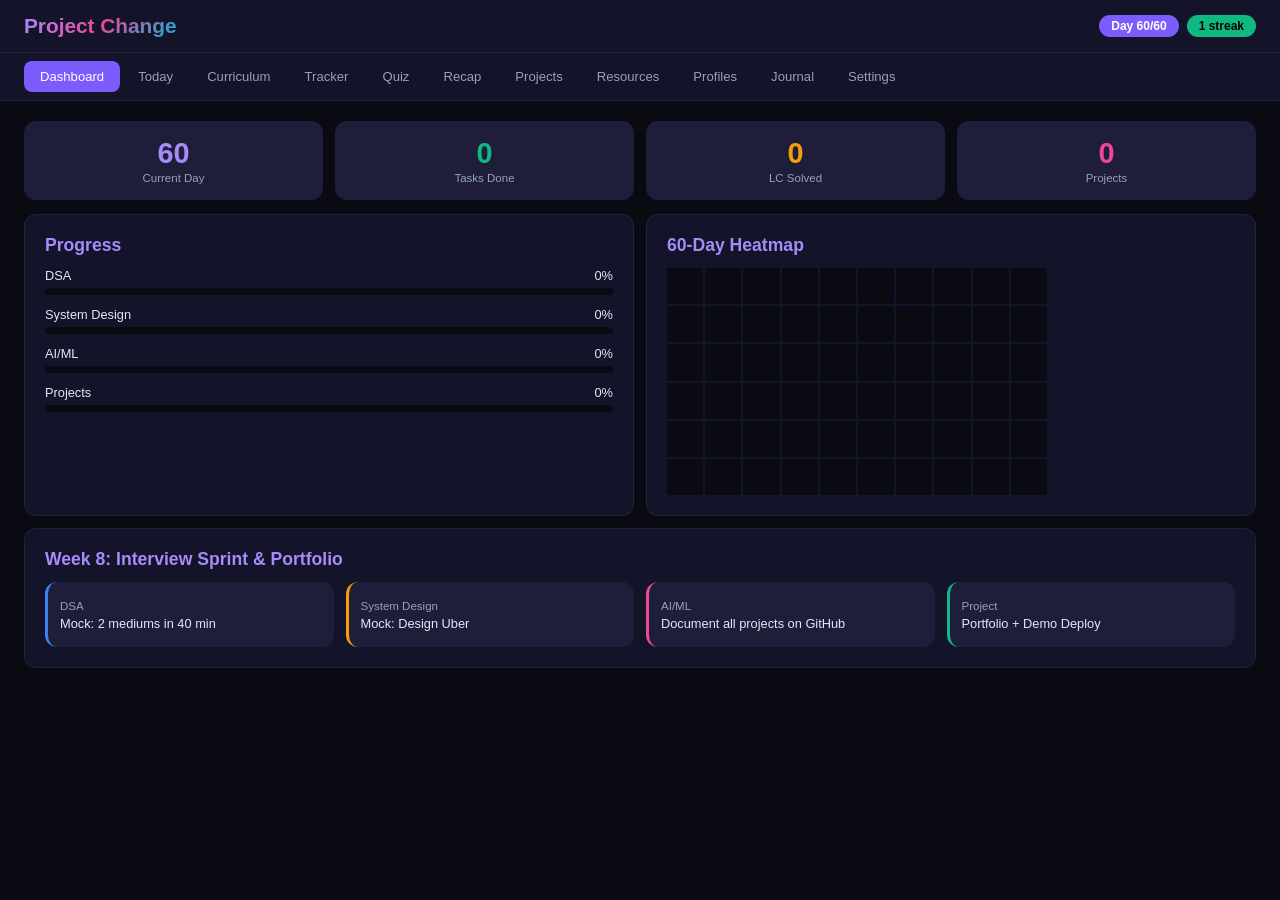
==== index.html @ a537c3c7 "Add project change tracker" ====
<!DOCTYPE html>
<html lang="en">
<head>
<meta charset="UTF-8">
<meta name="viewport" content="width=device-width, initial-scale=1.0">
<title>Project Change | 60-Day Transformation Tracker</title>
<link rel="icon" href="data:image/svg+xml,<svg xmlns=%22http://www.w3.org/2000/svg%22 viewBox=%220 0 100 100%22><text y=%22.9em%22 font-size=%2290%22>🚀</text></svg>">
<style>
*{margin:0;padding:0;box-sizing:border-box}
:root{--bg:#0a0a12;--bg2:#13132a;--bg3:#1e1e3a;--accent:#7c5cfc;--accent2:#a78bfa;--green:#10b981;--yellow:#f59e0b;--red:#ef4444;--blue:#3b82f6;--pink:#ec4899;--cyan:#06b6d4;--text:#e2e8f0;--text2:#94a3b8;--text3:#64748b;--border:rgba(255,255,255,0.06);--r:12px}
body{font-family:-apple-system,BlinkMacSystemFont,'Segoe UI',Roboto,sans-serif;background:var(--bg);color:var(--text);min-height:100vh}
a{color:var(--accent2);text-decoration:none}a:hover{text-decoration:underline}
::-webkit-scrollbar{width:5px}::-webkit-scrollbar-thumb{background:var(--bg3);border-radius:4px}
button,input,select,textarea{font-family:inherit}

.header{background:var(--bg2);padding:14px 24px;display:flex;align-items:center;justify-content:space-between;border-bottom:1px solid var(--border);position:sticky;top:0;z-index:100}
.logo{font-size:1.3rem;font-weight:800;background:linear-gradient(135deg,var(--accent2),var(--pink),var(--cyan));-webkit-background-clip:text;-webkit-text-fill-color:transparent;background-clip:text}
.badges{display:flex;gap:8px}.badge{padding:4px 12px;border-radius:16px;font-weight:700;font-size:.75rem}
.b-day{background:var(--accent);color:#fff}.b-str{background:var(--green);color:#000}

.nav{display:flex;gap:2px;padding:8px 24px;background:var(--bg2);border-bottom:1px solid var(--border);overflow-x:auto}
.nav button{padding:8px 16px;border:none;background:none;color:var(--text2);cursor:pointer;border-radius:8px;font-size:.82rem;white-space:nowrap;transition:all .15s}
.nav button:hover{background:var(--bg3);color:var(--text)}
.nav button.on{background:var(--accent);color:#fff}

.wrap{max-width:1340px;margin:0 auto;padding:20px 24px 60px}

.card{background:var(--bg2);border-radius:var(--r);padding:20px;margin-bottom:12px;border:1px solid var(--border)}
.ct{font-size:1.1rem;font-weight:700;margin-bottom:12px;color:var(--accent2)}

.g2{display:grid;grid-template-columns:1fr 1fr;gap:12px}
.g3{display:grid;grid-template-columns:1fr 1fr 1fr;gap:12px}
.g4{display:grid;grid-template-columns:repeat(4,1fr);gap:12px}
@media(max-width:800px){.g2,.g3,.g4{grid-template-columns:1fr}}

.stat{background:var(--bg3);border-radius:var(--r);padding:16px;text-align:center}
.stat .v{font-size:1.8rem;font-weight:800}.stat .l{font-size:.72rem;color:var(--text2);margin-top:2px}

.pbar{background:var(--bg);border-radius:6px;height:7px;overflow:hidden;margin-top:5px}
.pfill{height:100%;border-radius:6px;transition:width .3s}

.sched{display:flex;gap:12px;padding:11px 13px;border-radius:8px;margin-bottom:6px;align-items:flex-start;border-left:3px solid var(--accent);background:rgba(124,92,252,.03)}
.sched .tm{font-size:.8rem;color:var(--accent2);font-weight:700;min-width:100px;padding-top:1px}
.sched .dt h4{font-size:.88rem;margin-bottom:2px}.sched .dt p{font-size:.78rem;color:var(--text2)}

.wtabs{display:flex;gap:4px;margin-bottom:12px;flex-wrap:wrap}
.wtab{padding:6px 13px;border:1px solid var(--bg3);background:none;color:var(--text2);border-radius:7px;cursor:pointer;font-size:.8rem;transition:all .15s}
.wtab:hover{border-color:var(--accent)}.wtab.on{background:var(--accent);border-color:var(--accent);color:#fff}

.ti{display:flex;align-items:center;gap:10px;padding:10px 12px;background:var(--bg);border-radius:7px;margin-bottom:4px;cursor:pointer;transition:background .12s;border:1px solid transparent}
.ti:hover{background:var(--bg3);border-color:var(--border)}
.ti input[type=checkbox]{width:16px;height:16px;accent-color:var(--green);cursor:pointer;flex-shrink:0}
.ti .tn{flex:1;font-size:.85rem}.ti .tt{font-size:.66rem;padding:2px 6px;border-radius:3px;font-weight:700}
.te{background:rgba(16,185,129,.12);color:var(--green)}.tm2{background:rgba(245,158,11,.12);color:var(--yellow)}
.th{background:rgba(239,68,68,.12);color:var(--red)}.tth{background:rgba(59,130,246,.12);color:var(--blue)}
.tp{background:rgba(124,92,252,.12);color:var(--accent2)}

.ri{display:flex;align-items:center;gap:10px;padding:10px 12px;background:var(--bg);border-radius:7px;margin-bottom:4px}
.ri .ic{font-size:1.1rem;flex-shrink:0}.ri .inf{flex:1}.ri .tl{font-size:.85rem}.ri .ds{font-size:.72rem;color:var(--text2)}

.qc{background:var(--bg);border-radius:var(--r);padding:18px;margin-bottom:12px}
.qc .qq{font-size:.92rem;margin-bottom:12px;font-weight:600;line-height:1.4}
.qo{display:block;width:100%;text-align:left;padding:10px 13px;margin-bottom:5px;background:var(--bg2);border:1px solid var(--bg3);border-radius:7px;cursor:pointer;transition:all .12s;font-size:.84rem;color:var(--text)}
.qo:hover{border-color:var(--accent)}.qo.sel{border-color:var(--accent);background:rgba(124,92,252,.1)}
.qo.ok{border-color:var(--green);background:rgba(16,185,129,.1)}.qo.no{border-color:var(--red);background:rgba(239,68,68,.1)}

.pb{background:linear-gradient(135deg,rgba(124,92,252,.07),rgba(236,72,153,.07));border:1px solid rgba(124,92,252,.2);border-radius:var(--r);padding:16px;margin-top:10px}
.pb h4{color:var(--accent2);margin-bottom:5px;font-size:.85rem}
.pb pre{background:var(--bg);padding:10px;border-radius:7px;font-size:.76rem;overflow-x:auto;color:var(--text2);white-space:pre-wrap;line-height:1.4;position:relative}
.cpb{position:absolute;top:5px;right:5px;background:var(--bg3);border:none;color:var(--text2);padding:3px 9px;border-radius:4px;cursor:pointer;font-size:.7rem}
.cpb:hover{background:var(--accent);color:#fff}

.rc{background:var(--bg3);border-radius:var(--r);padding:16px;margin-bottom:8px;border-left:3px solid var(--accent)}
.rc h4{color:var(--accent2);margin-bottom:6px;font-size:.88rem}
.rc ul{list-style:none}.rc li{padding:4px 0;font-size:.82rem;color:var(--text2);border-bottom:1px solid rgba(255,255,255,.02)}

.pc{display:flex;align-items:center;gap:12px;padding:12px;background:var(--bg);border-radius:var(--r);text-decoration:none;color:var(--text);transition:background .12s}
.pc:hover{background:var(--bg3);text-decoration:none}
.pc .av{width:40px;height:40px;border-radius:50%;display:flex;align-items:center;justify-content:center;font-size:1.1rem;font-weight:700;flex-shrink:0}

.hm{display:grid;grid-template-columns:repeat(10,1fr);gap:2px;max-width:380px}
.hc{aspect-ratio:1;border-radius:2px;background:var(--bg)}.h1{background:rgba(16,185,129,.2)}.h2{background:rgba(16,185,129,.4)}.h3{background:rgba(16,185,129,.6)}.h4{background:rgba(16,185,129,.85)}

.ja{width:100%;min-height:100px;background:var(--bg);border:1px solid var(--bg3);border-radius:7px;padding:12px;color:var(--text);font-size:.85rem;resize:vertical;line-height:1.4}
.ja:focus{outline:none;border-color:var(--accent)}

.btn{padding:8px 16px;border:none;border-radius:7px;cursor:pointer;font-size:.82rem;font-weight:600;transition:all .12s}
.bp{background:var(--accent);color:#fff}.bp:hover{background:var(--accent2)}
.bg{background:var(--green);color:#000}.bo{background:none;border:1px solid var(--bg3);color:var(--text2)}.bo:hover{border-color:var(--accent);color:var(--accent2)}
.bs{padding:5px 11px;font-size:.76rem}

.inp{padding:8px 12px;background:var(--bg);border:1px solid var(--bg3);border-radius:7px;color:var(--text);font-size:.83rem}
.inp:focus{outline:none;border-color:var(--accent)}

.toast{position:fixed;bottom:20px;right:20px;background:var(--green);color:#000;padding:9px 20px;border-radius:7px;font-weight:700;font-size:.82rem;z-index:999;transform:translateY(70px);opacity:0;transition:all .2s;pointer-events:none}
.toast.vis{transform:translateY(0);opacity:1}
</style>
</head>
<body>

<header class="header">
  <div class="logo">Project Change</div>
  <div class="badges">
    <span class="badge b-day" id="bDay">Day 1/60</span>
    <span class="badge b-str" id="bStr">0 streak</span>
  </div>
</header>

<nav class="nav" id="nav"></nav>
<main class="wrap" id="main"></main>
<div class="toast" id="toast"></div>

<script>
(function() {
  "use strict";

  var KEY = "pc_v3";
  var DEF = {startDate:"2026-05-07",done:{},daily:{},lc:[],recap:[],journals:{},projects:[],custom:{},stats:{lc:0,gh:0,hf:0},streak:0,last:null,heat:{}};
  var D;
  try { D = JSON.parse(localStorage.getItem(KEY)); if(!D) throw 0; D = Object.assign({}, DEF, D); }
  catch(e) { D = Object.assign({}, DEF); }
  function save() { localStorage.setItem(KEY, JSON.stringify(D)); }

  function $(id) { return document.getElementById(id); }
  function today() { return new Date().toISOString().split("T")[0]; }
  function dayNum() { var s = new Date(D.startDate+"T00:00:00"), n = new Date(); return Math.max(1, Math.min(60, Math.floor((n-s)/864e5)+1)); }
  function weekNum() { return Math.min(8, Math.ceil(dayNum()/7.5)); }
  function toast(m) { var t = $("toast"); t.textContent = m; t.classList.add("vis"); setTimeout(function(){t.classList.remove("vis")}, 2000); }
  function recAct() { var k = today(); D.heat[k] = (D.heat[k]||0)+1; save(); }
  function pct(a,b) { return b ? Math.round(a/b*100) : 0; }
  function tc(tag) { return tag==="easy"?"te":tag==="medium"?"tm2":tag==="hard"?"th":tag==="theory"?"tth":"tp"; }
  function esc(s) { return s.replace(/</g,"&lt;").replace(/>/g,"&gt;"); }

  var CUR = [
    {w:1,t:"Foundation: Arrays, Strings & ML Setup",dsa:["Two Sum, Valid Anagram, Contains Duplicate|easy","Best Time to Buy & Sell Stock|easy","Two Pointers: Valid Palindrome, 3Sum|medium","Sliding Window: Max Subarray, Min Window Substring|medium","HashMap: Group Anagrams, Top K Frequent|medium"],sd:["Scalability: vertical vs horizontal|theory","Load balancing strategies|theory","Caching: Redis, Memcached, invalidation|theory","Database: SQL vs NoSQL trade-offs|theory"],ai:["Setup: Python ML env, HuggingFace, keys|project","Transformers: pipelines, tokenizers|theory","Inference with Llama, Mistral|project","Prompt engineering with Claude API|theory"],pj:{n:"FastAPI Learning Tracker API",d:"Backend with FastAPI + SQLite",tk:"Python, FastAPI, Pydantic, SQLite"}},
    {w:2,t:"Stack, Queue, Linked Lists & API Design",dsa:["Stack: Valid Parentheses, Min Stack|medium","Queue using Stacks|easy","LinkedList: Reverse, Merge, Cycle|medium","LinkedList: Remove Nth, Reorder|medium","Largest Rectangle in Histogram|hard"],sd:["REST API design best practices|theory","Design URL Shortener|medium","Rate Limiting: token bucket|theory","CDN and DNS fundamentals|theory"],ai:["Embeddings: sentence-transformers|theory","Vector DBs: ChromaDB, FAISS|project","RAG fundamentals|theory","Build RAG with open-source LLM|project"],pj:{n:"RAG-Powered Doc Q&A",d:"Document Q&A with OS embeddings + LLM",tk:"Python, FastAPI, ChromaDB, HuggingFace"}},
    {w:3,t:"Trees, Graphs & Distributed Systems",dsa:["Binary Tree traversals|easy","BST: Validate, Kth Smallest, LCA|medium","Tree: Max Depth, Same Tree|easy","Graph: BFS, DFS, Islands|medium","Graph: Clone, Course Schedule|medium"],sd:["Consistent hashing|theory","Design Notification System|medium","Kafka, RabbitMQ patterns|theory","Microservices vs Monolith|theory"],ai:["Fine-tuning: LoRA, QLoRA|project","Dataset prep for fine-tuning|theory","Eval: perplexity, BLEU, ROUGE|theory","Deploy on HuggingFace Spaces|project"],pj:{n:"AI Code Review Bot",d:"GitHub code review with fine-tuned model",tk:"Python, FastAPI, GitHub API, LoRA"}},
    {w:4,t:"Binary Search, Heaps & Search Systems",dsa:["Search Rotated Array, Find Min|medium","Koko Bananas, Search 2D Matrix|medium","Heap: Kth Largest, Task Scheduler|medium","Merge K Lists, Find Median|hard","Trie: Implement, Word Search II|medium"],sd:["Design Search Engine|medium","Design Chat System|medium","DB indexing, B-trees, LSM|theory","Replication patterns|theory"],ai:["LLM Agents: tool use, ReAct|theory","Agent with LangChain + OS LLM|project","Multi-modal: vision + language|theory","Claude tool use deep dive|project"],pj:{n:"AI Research Agent",d:"Agent that searches and summarizes papers",tk:"Python, LangChain, HuggingFace, Claude API"}},
    {w:5,t:"Dynamic Programming & Data Pipelines",dsa:["1D DP: Stairs, Robber, Coin Change|medium","1D DP: LIS, Word Break|medium","2D DP: Unique Paths, LCS|medium","2D DP: Edit Distance|hard","DP: Partition Subset, Target Sum|medium"],sd:["Design Data Pipeline|medium","Design Twitter Feed|medium","Event-driven architecture|theory","CAP theorem deep dive|theory"],ai:["Quantization: GPTQ, GGUF, AWQ|theory","Run models locally (Ollama)|project","Serving: vLLM, TGI|theory","Build serving API with batching|project"],pj:{n:"Real-time ML Pipeline",d:"Streaming pipeline with quantized inference",tk:"Python, FastAPI, Redis, Ollama, Docker"}},
    {w:6,t:"Backtracking, Greedy & MLOps",dsa:["Subsets, Permutations, Combo Sum|medium","N-Queens, Sudoku Solver|hard","Greedy: Jump Game, Gas Station|medium","Intervals: Merge, Insert|medium","Bit manipulation basics|easy"],sd:["Design E-commerce System|hard","Design Video Streaming|hard","2PC, Saga pattern|theory","Observability: logs, metrics, traces|theory"],ai:["MLOps: MLflow, W&B|project","CI/CD for ML models|theory","Model monitoring, drift|theory","Publish on HuggingFace Hub|project"],pj:{n:"Full MLOps Pipeline",d:"E2E ML with tracking and deployment",tk:"Python, MLflow, Docker, HuggingFace, GH Actions"}},
    {w:7,t:"Advanced Graphs & AI Agents",dsa:["Dijkstra, Bellman-Ford|hard","Union Find: Redundant, Accounts|medium","LRU Cache, LFU Cache|hard","Segment Tree basics|hard","3 LC contests this week|hard"],sd:["Design Google Docs (CRDT)|hard","Design Job Scheduler|hard","Raft consensus|theory","JPMC-scale design patterns|theory"],ai:["Multi-agent systems|theory","Build multi-agent assistant|project","Structured output generation|project","Safety: guardrails, filtering|theory"],pj:{n:"Multi-Agent Dev Assistant",d:"Agents that plan, code, and review",tk:"Python, Claude Agent SDK, HuggingFace"}},
    {w:8,t:"Interview Sprint & Portfolio",dsa:["Mock: 2 mediums in 40 min|hard","Mock: 1 hard in 30 min|hard","Revisit weak areas|medium","Speed: 5 easy in 25 min|easy","Mock: SysDesign + Code combo|hard"],sd:["Mock: Design YouTube|hard","Mock: Design Uber|hard","STAR behavioral prep|theory","JPMC to MAANG narrative|theory"],ai:["Document all projects on GitHub|project","Write technical blog posts|project","Deploy best project live|project","ML system design prep|theory"],pj:{n:"Portfolio + Demo Deploy",d:"Launch portfolio with live demos",tk:"Next.js, Vercel, GitHub, HuggingFace"}}
  ];

  var QZ = {
    dsa:[{q:"Time complexity of binary search?",o:["O(n)","O(log n)","O(n log n)","O(1)"],a:1},{q:"Which uses LIFO?",o:["Queue","Stack","Array","LinkedList"],a:1},{q:"Two pointers best for:",o:["Sorting","Searching","Pairs in sorted arrays","Trees"],a:2},{q:"Space of merge sort?",o:["O(1)","O(log n)","O(n)","O(n log n)"],a:2},{q:"BST sorted traversal?",o:["Preorder","Postorder","Inorder","Level"],a:2},{q:"Sliding window for:",o:["Graphs","Contiguous subarrays","Trees","Sorting"],a:1},{q:"Topological sort on:",o:["Undirected","DAGs only","Any graph","Trees"],a:1},{q:"DP requires:",o:["Greedy choice","Overlapping subproblems + optimal substructure","Sorting","Balanced BST"],a:1},{q:"HashMap avg insert?",o:["O(n)","O(log n)","O(1)","O(n^2)"],a:2},{q:"Kadane's finds:",o:["Shortest path","Max subarray sum","MST","Longest palindrome"],a:1}],
    sd:[{q:"Consistent hashing for:",o:["SQL","Minimal redistribution","Auth","Caching"],a:1},{q:"CAP guarantees:",o:["All three","Any two","Only one","None"],a:1},{q:"Write-heavy storage?",o:["B-Tree","LSM Tree","Hash Table","RB Tree"],a:1},{q:"Token bucket allows:",o:["Bursts","Smooth rate","Neither","Both"],a:0},{q:"Saga pattern for:",o:["Caching","Distributed txns","Load balancing","DNS"],a:1},{q:"Fan-out on write:",o:["Read from followers","Push at write time","Pull at read","Invalidate"],a:1},{q:"CRDT means:",o:["Centralized Replicated","Conflict-free Replicated Data Type","Cached Remote","Consistent Read"],a:1},{q:"NOT microservice pattern?",o:["REST","gRPC","Event bus","Stored procedure"],a:3}],
    ai:[{q:"LoRA works by:",o:["Retrain all","Low-rank matrices","Pruning","Distillation"],a:1},{q:"RAG stands for:",o:["Random Augmented","Retrieval-Augmented Generation","Recursive Auto","Ranked Attention"],a:1},{q:"Vector database?",o:["PostgreSQL","MongoDB","ChromaDB","Redis"],a:2},{q:"Quantization uses:",o:["Remove layers","Lower precision (FP16/INT8)","Zip","Distillation"],a:1},{q:"ReAct combines:",o:["Reading+Acting","Reasoning+Acting","Retrieval+Cache","Reranking"],a:1},{q:"vLLM for:",o:["Training","Efficient serving","Labeling","Eval"],a:1},{q:"Sentence transformers make:",o:["Token embeds","Sentence embeddings","Attention maps","Trees"],a:1},{q:"GGUF used by:",o:["PyTorch","TensorFlow","llama.cpp","JAX"],a:2}],
    python:[{q:"yield creates:",o:["Return","Generator","Exception","Import"],a:1},{q:"FastAPI DI:",o:["Decorators","Depends()","Middleware","Context mgr"],a:1},{q:"Pydantic v2 in:",o:["Python","C","Rust","Go"],a:2},{q:"async uses:",o:["Threading","Multiprocessing","asyncio event loop","Subprocesses"],a:2},{q:"Optional string?",o:["str|None","Optional[str]","Both valid","str?"],a:2},{q:"NOT Python test?",o:["pytest","unittest","nose2","JUnit"],a:3},{q:"@property makes:",o:["Static","Attribute-like","Private","Abstract"],a:1},{q:"GIL means:",o:["Global Import Lock","Interface Layer","Global Interpreter Lock","Instance Loader"],a:2}]
  };

  var TABS = ["Dashboard","Today","Curriculum","Tracker","Quiz","Recap","Projects","Resources","Profiles","Journal","Settings"];
  var activeTab = 0;
  var cWeek = 0;
  var qAns = {};
  var qCor = [];

  function buildNav() {
    var nav = $("nav");
    var html = "";
    for (var i = 0; i < TABS.length; i++) {
      html += '<button class="' + (i === 0 ? "on" : "") + '" data-i="' + i + '">' + TABS[i] + '</button>';
    }
    nav.innerHTML = html;
    var btns = nav.querySelectorAll("button");
    for (var j = 0; j < btns.length; j++) {
      btns[j].addEventListener("click", (function(idx) {
        return function() {
          var all = document.querySelectorAll("#nav button");
          for (var k = 0; k < all.length; k++) all[k].className = "";
          all[idx].className = "on";
          activeTab = idx;
          render();
        };
      })(j));
    }
  }

  function updateStreak() {
    var td = today();
    if (D.last === td) { $("bStr").textContent = D.streak + " streak"; return; }
    var yd = new Date(Date.now() - 864e5).toISOString().split("T")[0];
    D.streak = (D.last === yd) ? (D.streak || 0) + 1 : 1;
    D.last = td;
    save();
    $("bStr").textContent = D.streak + " streak";
  }

  function render() {
    var m = $("main");
    $("bDay").textContent = "Day " + dayNum() + "/60";
    var html = "";
    switch (activeTab) {
      case 0: html = pgDash(); break;
      case 1: html = pgToday(); break;
      case 2: html = pgCurr(); break;
      case 3: html = pgTracker(); break;
      case 4: html = pgQuiz(); break;
      case 5: html = pgRecap(); break;
      case 6: html = pgProjects(); break;
      case 7: html = pgResources(); break;
      case 8: html = pgProfiles(); break;
      case 9: html = pgJournal(); break;
      case 10: html = pgSettings(); break;
    }
    m.innerHTML = html;
    switch (activeTab) {
      case 2: bindCurr(); break;
      case 3: bindTracker(); break;
      case 4: bindQuiz(); break;
      case 5: bindRecap(); break;
      case 6: bindProjects(); break;
      case 8: bindProfiles(); break;
      case 9: bindJournal(); break;
      case 10: bindSettings(); break;
    }
  }

  function pgDash() {
    var day = dayNum(), wk = weekNum(), cw = CUR[wk - 1];
    var dsaT=0,dsaD=0,sdT=0,sdD=0,aiT=0,aiD=0,pjD=0;
    CUR.forEach(function(w, i) {
      dsaT += w.dsa.length; sdT += w.sd.length; aiT += w.ai.length;
      w.dsa.forEach(function(_, j) { if (D.done["w"+i+"d"+j]) dsaD++; });
      w.sd.forEach(function(_, j) { if (D.done["w"+i+"s"+j]) sdD++; });
      w.ai.forEach(function(_, j) { if (D.done["w"+i+"a"+j]) aiD++; });
      if (D.done["p"+i]) pjD++;
    });
    var totalDone = dsaD + sdD + aiD + pjD;
    var h = '<div class="g4" style="margin-bottom:14px">';
    h += '<div class="stat"><div class="v" style="color:var(--accent2)">' + day + '</div><div class="l">Current Day</div></div>';
    h += '<div class="stat"><div class="v" style="color:var(--green)">' + totalDone + '</div><div class="l">Tasks Done</div></div>';
    h += '<div class="stat"><div class="v" style="color:var(--yellow)">' + D.lc.length + '</div><div class="l">LC Solved</div></div>';
    h += '<div class="stat"><div class="v" style="color:var(--pink)">' + pjD + '</div><div class="l">Projects</div></div>';
    h += '</div><div class="g2">';
    h += '<div class="card"><div class="ct">Progress</div>';
    var tracks = [["DSA", dsaD, dsaT, "--blue"], ["System Design", sdD, sdT, "--yellow"], ["AI/ML", aiD, aiT, "--pink"], ["Projects", pjD, 8, "--green"]];
    tracks.forEach(function(r) { var p = pct(r[1], r[2]); h += '<div style="margin-bottom:12px"><div style="display:flex;justify-content:space-between;font-size:.8rem"><span>' + r[0] + '</span><span>' + p + '%</span></div><div class="pbar"><div class="pfill" style="width:' + p + '%;background:var(' + r[3] + ')"></div></div></div>'; });
    h += '</div>';
    h += '<div class="card"><div class="ct">60-Day Heatmap</div><div class="hm">';
    var s = new Date(D.startDate + "T00:00:00");
    for (var i = 0; i < 60; i++) { var dd = new Date(s.getTime() + i * 864e5).toISOString().split("T")[0]; var lv = Math.min(4, D.heat[dd] || 0); h += '<div class="hc' + (lv ? " h" + lv : "") + '" title="' + dd + '"></div>'; }
    h += '</div></div></div>';
    if (cw) {
      h += '<div class="card"><div class="ct">Week ' + wk + ': ' + cw.t + '</div><div class="g4">';
      h += '<div class="stat" style="border-left:3px solid var(--blue);text-align:left;padding-left:12px"><div class="l">DSA</div><div style="font-size:.8rem;margin-top:4px">' + cw.dsa[0].split("|")[0] + '</div></div>';
      h += '<div class="stat" style="border-left:3px solid var(--yellow);text-align:left;padding-left:12px"><div class="l">System Design</div><div style="font-size:.8rem;margin-top:4px">' + cw.sd[1].split("|")[0] + '</div></div>';
      h += '<div class="stat" style="border-left:3px solid var(--pink);text-align:left;padding-left:12px"><div class="l">AI/ML</div><div style="font-size:.8rem;margin-top:4px">' + cw.ai[0].split("|")[0] + '</div></div>';
      h += '<div class="stat" style="border-left:3px solid var(--green);text-align:left;padding-left:12px"><div class="l">Project</div><div style="font-size:.8rem;margin-top:4px">' + cw.pj.n + '</div></div>';
      h += '</div></div>';
    }
    return h;
  }

  function pgToday() {
    var wk = weekNum(), cw = CUR[wk-1], day = dayNum(), dw = (day-1) % 8;
    var ds = new Date().toLocaleDateString("en-US", {weekday:"long", month:"long", day:"numeric"});
    var dsa = cw ? cw.dsa[Math.min(dw, cw.dsa.length-1)].split("|")[0] : "Review";
    var sd = cw ? cw.sd[Math.min(dw, cw.sd.length-1)].split("|")[0] : "Review";
    var ai = cw ? cw.ai[Math.min(dw, cw.ai.length-1)].split("|")[0] : "Practice";
    var pj = cw ? cw.pj.n + ": " + cw.pj.d : "Portfolio";
    var h = '<div class="card"><div class="ct">Today &mdash; ' + ds + '</div><p style="font-size:.8rem;color:var(--text2);margin-bottom:14px">5:00 AM - 11:00 AM learning block</p>';
    var blocks = [["5:00-5:15","sched","Morning Recap","Review yesterday"],["5:15-6:30","sched","DSA + LeetCode",dsa],["6:30-7:30","sched","System Design",sd],["7:30-8:30","sched","AI/ML + Open Source",ai],["8:30-9:45","sched","Project Building",pj],["9:45-10:30","sched","Deep Reading","Papers, docs"],["10:30-11:00","sched","Quiz + Journal","Test and reflect"]];
    var colors = ["var(--accent2)","var(--blue)","var(--yellow)","var(--pink)","var(--green)","var(--cyan)","var(--red)"];
    blocks.forEach(function(b, i) { h += '<div class="sched" style="border-left-color:' + colors[i] + '"><div class="tm">' + b[0] + '</div><div class="dt"><h4>' + b[2] + '</h4><p>' + b[3] + '</p></div></div>'; });
    h += '</div>';
    var prompt = "Day " + day + "/60 of Project Change.\nWeek " + wk + ": " + (cw ? cw.t : "") + "\n\nSchedule:\n- DSA: " + dsa + "\n- System Design: " + sd + "\n- AI/ML: " + ai + "\n- Project: " + pj + "\n\nStack: Python+FastAPI. LC: hitman567. HF: ayushkt.\nGoal: MAANG + AI/ML in 60 days.\n\nHelp me through today. Start with DSA patterns, then let me solve. Mini-quiz after each section. Build the project together.";
    h += '<div class="pb"><h4>Claude Code Prompt for Today</h4><div style="position:relative"><pre id="tPr">' + esc(prompt) + '</pre><button class="cpb" id="tCp">Copy</button></div></div>';
    return h;
  }

  function pgCurr() {
    cWeek = weekNum() - 1;
    var h = '<div class="card"><div class="ct">8-Week Curriculum</div><div class="wtabs" id="wt">';
    CUR.forEach(function(w, i) { h += '<button class="wtab' + (i === cWeek ? " on" : "") + '" data-w="' + i + '">Wk ' + (i+1) + '</button>'; });
    h += '</div><div id="wb"></div></div>';
    return h;
  }
  function bindCurr() {
    document.querySelectorAll("#wt .wtab").forEach(function(t) {
      t.addEventListener("click", function() {
        cWeek = parseInt(t.getAttribute("data-w"));
        document.querySelectorAll("#wt .wtab").forEach(function(x) { x.classList.remove("on"); });
        t.classList.add("on");
        drawWeek();
      });
    });
    drawWeek();
    if (activeTab === 1) {
      var cp = $("tCp");
      if (cp) cp.addEventListener("click", function() { navigator.clipboard.writeText($("tPr").textContent); toast("Copied!"); });
    }
  }
  function drawWeek() {
    var w = CUR[cWeek], i = cWeek;
    var h = '<h3 style="margin:10px 0 8px;font-size:1rem">Week ' + (i+1) + ': ' + w.t + '</h3><div class="g2">';
    h += '<div><h4 style="color:var(--blue);font-size:.88rem;margin-bottom:6px">DSA + LeetCode</h4>';
    w.dsa.forEach(function(item, j) { var p = item.split("|"); h += tiHTML("w"+i+"d"+j, p[0], p[1]); });
    h += '</div><div><h4 style="color:var(--yellow);font-size:.88rem;margin-bottom:6px">System Design</h4>';
    w.sd.forEach(function(item, j) { var p = item.split("|"); h += tiHTML("w"+i+"s"+j, p[0], p[1]); });
    h += '</div></div><div class="g2" style="margin-top:12px">';
    h += '<div><h4 style="color:var(--pink);font-size:.88rem;margin-bottom:6px">AI/ML + Open Source</h4>';
    w.ai.forEach(function(item, j) { var p = item.split("|"); h += tiHTML("w"+i+"a"+j, p[0], p[1]); });
    h += '</div><div><h4 style="color:var(--green);font-size:.88rem;margin-bottom:6px">Weekly Project</h4>';
    h += tiHTML("p"+i, w.pj.n + " - " + w.pj.d, "project");
    h += '<div style="font-size:.75rem;color:var(--accent2);padding:4px 12px">' + w.pj.tk + '</div>';
    h += '</div></div>';
    $("wb").innerHTML = h;
    document.querySelectorAll("#wb .ti").forEach(function(el) {
      el.addEventListener("click", function() {
        var k = el.getAttribute("data-k");
        D.done[k] = !D.done[k];
        if (D.done[k]) recAct();
        save();
        drawWeek();
        toast(D.done[k] ? "Done!" : "Unchecked");
      });
    });
  }
  function tiHTML(key, name, tag) {
    return '<div class="ti" data-k="' + key + '"><input type="checkbox"' + (D.done[key] ? " checked" : "") + ' tabindex="-1"><span class="tn">' + name + '</span><span class="tt ' + tc(tag) + '">' + tag + '</span></div>';
  }

  function pgTracker() {
    var td = today();
    if (!D.daily[td]) D.daily[td] = {};
    var blocks = ["Recap 15m","DSA 75m","SysDesign 60m","AI/ML 60m","Project 75m","Reading 45m","Quiz 30m"];
    var h = '<div class="card"><div class="ct">Daily Tracker</div>';
    blocks.forEach(function(b, i) { var ch = D.daily[td]["b"+i] ? " checked" : ""; h += '<div class="ti" data-bi="' + i + '"><input type="checkbox"' + ch + ' tabindex="-1"><span class="tn">' + b + '</span></div>'; });
    var ct = D.custom[td] || [];
    ct.forEach(function(t, i) { h += '<div class="ti" data-ci="' + i + '"><input type="checkbox"' + (t.d ? " checked" : "") + ' tabindex="-1"><span class="tn">' + esc(t.l) + '</span></div>'; });
    h += '<div style="margin-top:12px;display:flex;gap:6px"><input class="inp" id="ctI" placeholder="Add task..." style="flex:1"><button class="btn bp bs" id="ctA">Add</button></div></div>';
    h += '<div class="card"><div class="ct">LeetCode Log</div>';
    h += '<div style="display:flex;gap:6px;margin-bottom:12px;flex-wrap:wrap"><input class="inp" id="lcN" placeholder="Problem" style="flex:1;min-width:120px"><select class="inp" id="lcD"><option value="easy">Easy</option><option value="medium" selected>Medium</option><option value="hard">Hard</option></select><select class="inp" id="lcS"><option value="solved">Solved</option><option value="attempted">Attempted</option><option value="review">Review</option></select><button class="btn bg bs" id="lcA">Log</button></div>';
    D.lc.slice().reverse().slice(0, 15).forEach(function(p) { h += '<div class="ti" style="cursor:default"><span class="tn">' + esc(p.n) + ' <span style="font-size:.7rem;color:var(--text3)">' + p.dt + '</span></span><span class="tt ' + tc(p.df) + '">' + p.df + '</span></div>'; });
    if (!D.lc.length) h += '<p style="color:var(--text2);font-size:.82rem">No problems logged yet.</p>';
    h += '</div>';
    return h;
  }
  function bindTracker() {
    var td = today();
    document.querySelectorAll("[data-bi]").forEach(function(el) {
      el.addEventListener("click", function() { var i = el.getAttribute("data-bi"); D.daily[td]["b"+i] = !D.daily[td]["b"+i]; if (D.daily[td]["b"+i]) recAct(); save(); render(); });
    });
    document.querySelectorAll("[data-ci]").forEach(function(el) {
      el.addEventListener("click", function() { var i = parseInt(el.getAttribute("data-ci")); D.custom[td][i].d = !D.custom[td][i].d; save(); render(); });
    });
    $("ctA").addEventListener("click", function() { var v = $("ctI").value.trim(); if (!v) return; if (!D.custom[td]) D.custom[td] = []; D.custom[td].push({l: v, d: false}); save(); render(); toast("Added!"); });
    $("ctI").addEventListener("keydown", function(e) { if (e.key === "Enter") $("ctA").click(); });
    $("lcA").addEventListener("click", function() { var n = $("lcN").value.trim(); if (!n) return; D.lc.push({n: n, df: $("lcD").value, s: $("lcS").value, dt: today()}); save(); render(); recAct(); toast("Logged!"); });
  }

  function pgQuiz() {
    var h = '<div class="card"><div class="ct">Daily Quiz</div><p style="font-size:.8rem;color:var(--text2);margin-bottom:12px">Test your learning</p>';
    h += '<div style="display:flex;gap:6px;flex-wrap:wrap;margin-bottom:16px">';
    h += '<button class="btn bp" data-qt="dsa">DSA</button><button class="btn bo" data-qt="sd">System Design</button><button class="btn bo" data-qt="ai">AI/ML</button><button class="btn bo" data-qt="python">Python</button>';
    h += '</div><div id="qA"></div><div id="qS"></div></div>';
    return h;
  }
  function bindQuiz() {
    document.querySelectorAll("[data-qt]").forEach(function(b) { b.addEventListener("click", function() { genQuiz(b.getAttribute("data-qt")); }); });
  }
  function genQuiz(type) {
    var qs = QZ[type].slice().sort(function() { return Math.random() - 0.5; }).slice(0, 5);
    qAns = {}; qCor = qs.map(function(q) { return q.a; });
    var h = "";
    qs.forEach(function(q, i) {
      h += '<div class="qc" id="q' + i + '"><div class="qq">' + (i+1) + '. ' + q.q + '</div>';
      q.o.forEach(function(o, j) { h += '<button class="qo" data-qi="' + i + '" data-oi="' + j + '">' + String.fromCharCode(65+j) + ') ' + o + '</button>'; });
      h += '</div>';
    });
    h += '<button class="btn bp" id="qSub">Submit</button>';
    $("qA").innerHTML = h;
    $("qS").innerHTML = "";
    document.querySelectorAll("#qA .qo").forEach(function(b) {
      b.addEventListener("click", function() {
        var qi = b.getAttribute("data-qi"), oi = parseInt(b.getAttribute("data-oi"));
        qAns[qi] = oi;
        document.querySelectorAll("#q" + qi + " .qo").forEach(function(x, k) { x.className = "qo" + (k === oi ? " sel" : ""); });
      });
    });
    $("qSub").addEventListener("click", function() {
      var score = 0;
      for (var i = 0; i < qs.length; i++) {
        var opts = document.querySelectorAll("#q" + i + " .qo");
        for (var j = 0; j < opts.length; j++) { opts[j].className = "qo" + (j === qCor[i] ? " ok" : "") + (j === qAns[i] && j !== qCor[i] ? " no" : ""); }
        if (qAns[i] === qCor[i]) score++;
      }
      var p = Math.round(score / qs.length * 100);
      $("qS").innerHTML = '<div class="stat" style="margin-top:12px"><div class="v" style="color:' + (p >= 80 ? "var(--green)" : p >= 60 ? "var(--yellow)" : "var(--red)") + '">' + score + '/' + qs.length + '</div><div class="l">' + p + '%</div></div>';
      $("qSub").disabled = true; $("qSub").style.opacity = ".4"; recAct();
    });
  }

  function pgRecap() {
    var items = D.recap || [];
    var h = '<div class="card"><div class="ct">Morning Recap</div>';
    if (!items.length) { h += '<p style="color:var(--text2);font-size:.82rem">No learnings yet. Add below!</p>'; }
    else {
      var grp = {}; items.forEach(function(it) { if (!grp[it.c]) grp[it.c] = []; grp[it.c].push(it); });
      var names = {dsa:"DSA", sd:"System Design", ai:"AI/ML", project:"Projects", general:"General"};
      Object.keys(grp).forEach(function(c) {
        h += '<div class="rc"><h4>' + (names[c] || c) + '</h4><ul>';
        grp[c].slice(-7).forEach(function(it) { h += '<li><strong>' + it.dt + '</strong>: ' + esc(it.t) + '</li>'; });
        h += '</ul></div>';
      });
    }
    h += '</div><div class="card"><div class="ct">Add Learning</div>';
    h += '<div style="display:flex;gap:6px;flex-wrap:wrap"><select class="inp" id="rC"><option value="dsa">DSA</option><option value="sd">System Design</option><option value="ai">AI/ML</option><option value="project">Project</option><option value="general">General</option></select>';
    h += '<input class="inp" id="rI" placeholder="What did you learn?" style="flex:1;min-width:180px"><button class="btn bg bs" id="rA">Save</button></div></div>';
    return h;
  }
  function bindRecap() {
    $("rA").addEventListener("click", function() { var t = $("rI").value.trim(); if (!t) return; D.recap.push({t: t, c: $("rC").value, dt: today()}); save(); render(); toast("Saved!"); });
    $("rI").addEventListener("keydown", function(e) { if (e.key === "Enter") $("rA").click(); });
  }

  function pgProjects() {
    var h = '<div class="card"><div class="ct">Projects</div>';
    CUR.forEach(function(w, i) { h += tiHTML("p"+i, "Wk "+(i+1)+": "+w.pj.n+" - "+w.pj.d, "project"); });
    if (D.projects.length) {
      h += '<h4 style="color:var(--green);margin:14px 0 6px;font-size:.88rem">Custom Projects</h4>';
      D.projects.forEach(function(p, i) { h += '<div class="ti" data-pi="' + i + '"><input type="checkbox"' + (p.done ? " checked" : "") + ' tabindex="-1"><span class="tn"><strong>' + esc(p.n) + '</strong> - ' + esc(p.d) + '</span></div>'; });
    }
    h += '</div><div class="card"><div class="ct">Add Project</div>';
    h += '<div style="display:grid;gap:6px"><input class="inp" id="pN" placeholder="Name"><input class="inp" id="pD" placeholder="Description"><input class="inp" id="pT" placeholder="Tech stack"><button class="btn bp bs" id="pA" style="width:fit-content">Add</button></div></div>';
    return h;
  }
  function bindProjects() {
    document.querySelectorAll("#main .ti[data-k]").forEach(function(el) {
      el.addEventListener("click", function() { var k = el.getAttribute("data-k"); D.done[k] = !D.done[k]; if (D.done[k]) recAct(); save(); render(); });
    });
    document.querySelectorAll("[data-pi]").forEach(function(el) {
      el.addEventListener("click", function() { var i = parseInt(el.getAttribute("data-pi")); D.projects[i].done = !D.projects[i].done; save(); render(); });
    });
    $("pA").addEventListener("click", function() { var n = $("pN").value.trim(); if (!n) return; D.projects.push({n: n, d: $("pD").value.trim(), tk: $("pT").value.trim(), done: false}); save(); render(); toast("Added!"); });
  }

  function pgResources() {
    function ri(ic, t, u, d) { return '<div class="ri"><div class="ic">' + ic + '</div><div class="inf"><div class="tl"><a href="' + u + '" target="_blank">' + t + '</a></div><div class="ds">' + d + '</div></div></div>'; }
    var h = '<div class="g2">';
    h += '<div class="card"><div class="ct">DSA</div>' + ri("📘","NeetCode 150","https://neetcode.io/roadmap","LeetCode by pattern") + ri("📗","Your LeetCode","https://leetcode.com/u/hitman567/","hitman567") + ri("📕","Tech Interview HB","https://www.techinterviewhandbook.org/","Comprehensive guide") + ri("🎥","Striver A2Z","https://www.youtube.com/@takeUforward","Free DSA course") + ri("📙","AlgoMonster","https://algo.monster/","Pattern-based") + '</div>';
    h += '<div class="card"><div class="ct">System Design</div>' + ri("📘","SD Primer","https://github.com/donnemartin/system-design-primer","Definitive repo") + ri("🎥","Jordan Has No Life","https://www.youtube.com/@jordan_has_no_life","Deep walkthroughs") + ri("📗","ByteByteGo","https://bytebytego.com/","Alex Xu") + ri("📕","Grokking SD","https://www.educative.io/courses/grokking-modern-system-design-interview-for-engineers-managers","Interactive") + '</div>';
    h += '<div class="card"><div class="ct">AI/ML + Open Source</div>' + ri("🤗","Your HuggingFace","https://huggingface.co/ayushkt","ayushkt") + ri("📘","HF Courses","https://huggingface.co/learn","NLP, Transformers") + ri("🧠","LLM Course","https://github.com/mlabonne/llm-course","Fine-tune to deploy") + ri("📗","DeepLearning.AI","https://www.deeplearning.ai/short-courses/","RAG, Agents") + ri("🔧","Claude Docs","https://docs.anthropic.com","Tool use, prompts") + '</div>';
    h += '<div class="card"><div class="ct">Python + FastAPI</div>' + ri("🐍","FastAPI","https://fastapi.tiangolo.com/tutorial/","Official guide") + ri("📘","Pydantic V2","https://docs.pydantic.dev/latest/","Validation") + ri("📗","TDD FastAPI","https://testdriven.io/courses/tdd-fastapi/","Production APIs") + ri("🐳","Docker","https://docs.docker.com/get-started/","Containerize") + '</div>';
    h += '</div>';
    return h;
  }

  function pgProfiles() {
    var h = '<div class="card"><div class="ct">Profiles</div><div class="g3">';
    h += '<a href="https://leetcode.com/u/hitman567/" target="_blank" class="pc"><div class="av" style="background:#FFA116;color:#000">LC</div><div><h4>LeetCode</h4><p style="font-size:.78rem;color:var(--text2)">hitman567</p></div></a>';
    h += '<a href="https://github.com/hitman567" target="_blank" class="pc"><div class="av" style="background:#333;color:#fff">GH</div><div><h4>GitHub</h4><p style="font-size:.78rem;color:var(--text2)">hitman567</p></div></a>';
    h += '<a href="https://huggingface.co/ayushkt" target="_blank" class="pc"><div class="av" style="background:#FFD21E;color:#000">HF</div><div><h4>HuggingFace</h4><p style="font-size:.78rem;color:var(--text2)">ayushkt</p></div></a>';
    h += '</div></div>';
    h += '<div class="card"><div class="ct">Stats</div><div class="g3">';
    h += '<div><label style="font-size:.76rem;color:var(--text2)">LC Solved</label><input type="number" class="inp" id="sLC" value="' + (D.stats.lc||0) + '" style="width:100%;margin-top:3px"></div>';
    h += '<div><label style="font-size:.76rem;color:var(--text2)">GH Contributions</label><input type="number" class="inp" id="sGH" value="' + (D.stats.gh||0) + '" style="width:100%;margin-top:3px"></div>';
    h += '<div><label style="font-size:.76rem;color:var(--text2)">HF Models</label><input type="number" class="inp" id="sHF" value="' + (D.stats.hf||0) + '" style="width:100%;margin-top:3px"></div>';
    h += '</div><button class="btn bp bs" id="sSv" style="margin-top:10px">Save</button></div>';
    return h;
  }
  function bindProfiles() { $("sSv").addEventListener("click", function() { D.stats = {lc: +$("sLC").value, gh: +$("sGH").value, hf: +$("sHF").value}; save(); toast("Saved!"); }); }

  function pgJournal() {
    var h = '<div class="card"><div class="ct">Journal</div>';
    h += '<textarea class="ja" id="jT" placeholder="What did you learn? What clicked? What was hard?">' + (D.journals[today()] || "") + '</textarea>';
    h += '<div style="margin-top:8px;display:flex;gap:6px"><button class="btn bp" id="jS">Save</button><button class="btn bo" id="jP">Past Entries</button></div>';
    h += '<div id="jH"></div></div>';
    return h;
  }
  function bindJournal() {
    $("jS").addEventListener("click", function() { var t = $("jT").value.trim(); if (!t) return; D.journals[today()] = t; save(); recAct(); toast("Saved!"); });
    $("jP").addEventListener("click", function() {
      var keys = Object.keys(D.journals).sort().reverse();
      var h = "";
      keys.forEach(function(dt) { h += '<div class="rc" style="margin-top:8px"><h4>' + dt + '</h4><p style="font-size:.82rem;color:var(--text2);white-space:pre-wrap">' + esc(D.journals[dt]) + '</p></div>'; });
      $("jH").innerHTML = h || '<p style="color:var(--text2);font-size:.82rem;margin-top:8px">No entries.</p>';
    });
  }

  function pgSettings() {
    var h = '<div class="card"><div class="ct">Settings</div>';
    h += '<div style="margin-bottom:16px"><label style="font-size:.8rem;color:var(--text2)">Start Date</label><input type="date" class="inp" id="sD" value="' + D.startDate + '" style="display:block;margin-top:3px"></div>';
    h += '<div style="display:flex;gap:8px;flex-wrap:wrap">';
    h += '<button class="btn bp" id="sEx">Export JSON</button>';
    h += '<button class="btn bo" id="sIm">Import</button><input type="file" id="sIF" accept=".json" style="display:none">';
    h += '<button class="btn bo" id="sR" style="border-color:var(--red);color:var(--red)">Reset All</button>';
    h += '</div></div>';
    return h;
  }
  function bindSettings() {
    $("sD").addEventListener("change", function() { D.startDate = $("sD").value; save(); render(); toast("Updated!"); });
    $("sEx").addEventListener("click", function() { var b = new Blob([JSON.stringify(D, null, 2)], {type:"application/json"}); var u = URL.createObjectURL(b); var a = document.createElement("a"); a.href = u; a.download = "project-change-backup.json"; a.click(); URL.revokeObjectURL(u); toast("Exported!"); });
    $("sIm").addEventListener("click", function() { $("sIF").click(); });
    $("sIF").addEventListener("change", function(e) { var f = e.target.files[0]; if (!f) return; var r = new FileReader(); r.onload = function(ev) { try { D = Object.assign({}, DEF, JSON.parse(ev.target.result)); save(); location.reload(); } catch(er) { toast("Invalid file"); } }; r.readAsText(f); });
    $("sR").addEventListener("click", function() { if (confirm("Reset ALL data?")) { localStorage.removeItem(KEY); location.reload(); } });
  }

  // Boot
  buildNav();
  updateStreak();
  render();

})();
</script>
</body>
</html>
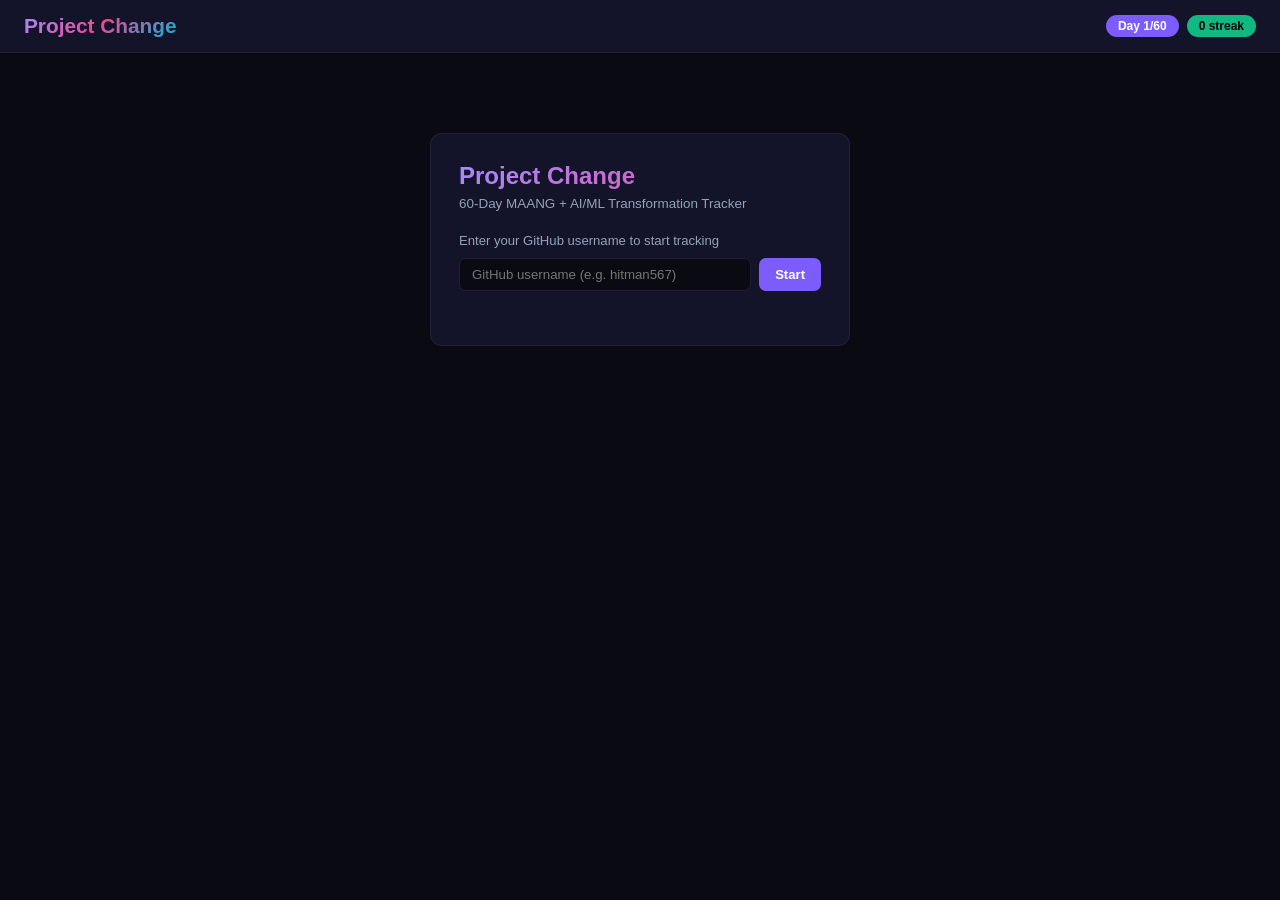
==== commit c6d5726b: "Add multi-user profiles, reset tracker, and reset specific day - Login screen with GitHub username-b" ====
--- a/index.html
+++ b/index.html
@@ -15,8 +15,23 @@
 
 .header{background:var(--bg2);padding:14px 24px;display:flex;align-items:center;justify-content:space-between;border-bottom:1px solid var(--border);position:sticky;top:0;z-index:100}
 .logo{font-size:1.3rem;font-weight:800;background:linear-gradient(135deg,var(--accent2),var(--pink),var(--cyan));-webkit-background-clip:text;-webkit-text-fill-color:transparent;background-clip:text}
+.hdr-right{display:flex;align-items:center;gap:10px}
 .badges{display:flex;gap:8px}.badge{padding:4px 12px;border-radius:16px;font-weight:700;font-size:.75rem}
 .b-day{background:var(--accent);color:#fff}.b-str{background:var(--green);color:#000}
+
+.uavt{display:flex;align-items:center;gap:7px;background:var(--bg3);border:1px solid var(--border);border-radius:20px;padding:4px 11px 4px 4px;cursor:pointer;color:var(--text);font-size:.78rem;font-weight:600;transition:border-color .12s;border:none}
+.uavt:hover{border:1px solid var(--accent)!important}
+.u-av{width:24px;height:24px;border-radius:50%;object-fit:cover;background:var(--accent);display:block}
+.u-init{width:24px;height:24px;border-radius:50%;background:var(--accent);display:flex;align-items:center;justify-content:center;font-size:.65rem;color:#fff;font-weight:700;flex-shrink:0}
+
+.overlay{position:fixed;inset:0;background:rgba(0,0,0,.7);z-index:200;display:flex;align-items:center;justify-content:center}
+.modal{background:var(--bg2);border-radius:var(--r);padding:22px;max-width:380px;width:calc(100% - 32px);border:1px solid var(--border)}
+.modal-title{font-size:1rem;font-weight:700;margin-bottom:14px;color:var(--accent2)}
+.urow{display:flex;align-items:center;gap:10px;padding:9px 11px;border-radius:8px;border:1px solid var(--border);cursor:pointer;transition:all .12s;margin-bottom:5px}
+.urow:hover{border-color:var(--accent);background:var(--bg3)}
+.urow.active{border-color:var(--green)}
+.urow-av{width:32px;height:32px;border-radius:50%;object-fit:cover;flex-shrink:0}
+.urow-init{width:32px;height:32px;border-radius:50%;background:var(--accent);display:flex;align-items:center;justify-content:center;font-size:.8rem;color:#fff;font-weight:700;flex-shrink:0}
 
 .nav{display:flex;gap:2px;padding:8px 24px;background:var(--bg2);border-bottom:1px solid var(--border);overflow-x:auto}
 .nav button{padding:8px 16px;border:none;background:none;color:var(--text2);cursor:pointer;border-radius:8px;font-size:.82rem;white-space:nowrap;transition:all .15s}
@@ -79,7 +94,9 @@
 .pc .av{width:40px;height:40px;border-radius:50%;display:flex;align-items:center;justify-content:center;font-size:1.1rem;font-weight:700;flex-shrink:0}
 
 .hm{display:grid;grid-template-columns:repeat(10,1fr);gap:2px;max-width:380px}
-.hc{aspect-ratio:1;border-radius:2px;background:var(--bg)}.h1{background:rgba(16,185,129,.2)}.h2{background:rgba(16,185,129,.4)}.h3{background:rgba(16,185,129,.6)}.h4{background:rgba(16,185,129,.85)}
+.hc{aspect-ratio:1;border-radius:2px;background:var(--bg);transition:opacity .1s}
+.hc[data-hd]{cursor:pointer}.hc[data-hd]:hover{opacity:.65}
+.h1{background:rgba(16,185,129,.2)}.h2{background:rgba(16,185,129,.4)}.h3{background:rgba(16,185,129,.6)}.h4{background:rgba(16,185,129,.85)}
 
 .ja{width:100%;min-height:100px;background:var(--bg);border:1px solid var(--bg3);border-radius:7px;padding:12px;color:var(--text);font-size:.85rem;resize:vertical;line-height:1.4}
 .ja:focus{outline:none;border-color:var(--accent)}
@@ -100,13 +117,16 @@
 
 <header class="header">
   <div class="logo">Project Change</div>
-  <div class="badges">
-    <span class="badge b-day" id="bDay">Day 1/60</span>
-    <span class="badge b-str" id="bStr">0 streak</span>
+  <div class="hdr-right">
+    <div class="badges">
+      <span class="badge b-day" id="bDay">Day 1/60</span>
+      <span class="badge b-str" id="bStr">0 streak</span>
+    </div>
+    <button class="uavt" id="uBtn" style="display:none" title="Switch profile"></button>
   </div>
 </header>
 
-<nav class="nav" id="nav"></nav>
+<nav class="nav" id="nav" style="display:none"></nav>
 <main class="wrap" id="main"></main>
 <div class="toast" id="toast"></div>
 
@@ -114,23 +134,190 @@
 (function() {
   "use strict";
 
-  var KEY = "pc_v3";
+  // ── User management ──────────────────────────────────────────
+  var ACTIVE_KEY = "pc_active_user";
+  var USERS_KEY  = "pc_users";
+  var LEGACY_KEY = "pc_v3";
+
+  function getUserKey(u) { return "pc_v3_" + u; }
+  function getUsers() { try { return JSON.parse(localStorage.getItem(USERS_KEY)) || []; } catch(e) { return []; } }
+  function addUserToList(u) { var list = getUsers(); if (list.indexOf(u) === -1) { list.push(u); localStorage.setItem(USERS_KEY, JSON.stringify(list)); } }
+
+  var activeUser = localStorage.getItem(ACTIVE_KEY) || "";
+
+  // ── Data defaults ─────────────────────────────────────────────
   var DEF = {startDate:"2026-05-07",done:{},daily:{},lc:[],recap:[],journals:{},projects:[],custom:{},stats:{lc:0,gh:0,hf:0},streak:0,last:null,heat:{}};
   var D;
-  try { D = JSON.parse(localStorage.getItem(KEY)); if(!D) throw 0; D = Object.assign({}, DEF, D); }
-  catch(e) { D = Object.assign({}, DEF); }
-  function save() { localStorage.setItem(KEY, JSON.stringify(D)); }
-
+
+  function loadData() {
+    var k;
+    if (activeUser) {
+      k = getUserKey(activeUser);
+      // one-time migration of legacy data for the first user to log in
+      if (!localStorage.getItem(k)) {
+        var legacy = localStorage.getItem(LEGACY_KEY);
+        if (legacy) localStorage.setItem(k, legacy);
+      }
+    } else {
+      k = LEGACY_KEY;
+    }
+    try { D = JSON.parse(localStorage.getItem(k)); if (!D) throw 0; D = Object.assign({}, DEF, D); }
+    catch(e) { D = Object.assign({}, DEF); }
+  }
+
+  function save() {
+    var k = activeUser ? getUserKey(activeUser) : LEGACY_KEY;
+    localStorage.setItem(k, JSON.stringify(D));
+  }
+
+  loadData();
+
+  // ── Helpers ───────────────────────────────────────────────────
   function $(id) { return document.getElementById(id); }
   function today() { return new Date().toISOString().split("T")[0]; }
   function dayNum() { var s = new Date(D.startDate+"T00:00:00"), n = new Date(); return Math.max(1, Math.min(60, Math.floor((n-s)/864e5)+1)); }
   function weekNum() { return Math.min(8, Math.ceil(dayNum()/7.5)); }
-  function toast(m) { var t = $("toast"); t.textContent = m; t.classList.add("vis"); setTimeout(function(){t.classList.remove("vis")}, 2000); }
+  function toast(m, color) { var t = $("toast"); t.textContent = m; t.style.background = color || "var(--green)"; t.style.color = color ? "#fff" : "#000"; t.classList.add("vis"); setTimeout(function(){t.classList.remove("vis")}, 2200); }
   function recAct() { var k = today(); D.heat[k] = (D.heat[k]||0)+1; save(); }
   function pct(a,b) { return b ? Math.round(a/b*100) : 0; }
   function tc(tag) { return tag==="easy"?"te":tag==="medium"?"tm2":tag==="hard"?"th":tag==="theory"?"tth":"tp"; }
   function esc(s) { return s.replace(/</g,"&lt;").replace(/>/g,"&gt;"); }
 
+  // ── User display ──────────────────────────────────────────────
+  function updateUserDisplay() {
+    var btn = $("uBtn");
+    if (!activeUser) { btn.style.display = "none"; return; }
+    btn.style.display = "flex";
+    btn.style.alignItems = "center";
+    btn.style.gap = "7px";
+    btn.style.background = "var(--bg3)";
+    btn.style.borderRadius = "20px";
+    btn.style.padding = "4px 11px 4px 4px";
+    btn.style.border = "1px solid var(--border)";
+    btn.style.cursor = "pointer";
+    btn.style.fontSize = ".78rem";
+    btn.style.fontWeight = "600";
+    btn.style.color = "var(--text)";
+
+    var initials = activeUser.charAt(0).toUpperCase();
+    var img = document.createElement("img");
+    img.className = "u-av";
+    img.src = "https://github.com/" + activeUser + ".png?size=24";
+    img.onerror = function() {
+      img.parentNode.replaceChild(
+        Object.assign(document.createElement("div"), {className:"u-init", textContent: initials}),
+        img
+      );
+    };
+    btn.innerHTML = "";
+    btn.appendChild(img);
+    var span = document.createElement("span");
+    span.textContent = activeUser;
+    btn.appendChild(span);
+  }
+
+  function showProfileModal() {
+    var users = getUsers();
+    var ov = document.createElement("div");
+    ov.className = "overlay";
+    var h = '<div class="modal"><div class="modal-title">Switch Profile</div>';
+    users.forEach(function(u) {
+      h += '<div class="urow' + (u === activeUser ? " active" : "") + '" data-su="' + u + '">';
+      h += '<img src="https://github.com/' + u + '.png?size=32" class="urow-av" onerror="this.style.display=\'none\';this.nextSibling.style.display=\'flex\'">';
+      h += '<div class="urow-init" style="display:none">' + u.charAt(0).toUpperCase() + '</div>';
+      h += '<div style="flex:1"><div style="font-size:.88rem;font-weight:600">' + u + '</div>' + (u === activeUser ? '<div style="font-size:.72rem;color:var(--green)">Active</div>' : '') + '</div>';
+      if (u === activeUser) h += '<span style="color:var(--green);font-size:.8rem">✓</span>';
+      h += '</div>';
+    });
+    h += '<div style="border-top:1px solid var(--border);margin:12px 0 10px"></div>';
+    h += '<div style="display:flex;gap:6px"><input class="inp" id="newUInp" placeholder="Add GitHub username" style="flex:1"><button class="btn bp bs" id="newUBtn">Add</button></div>';
+    h += '<button class="btn bo" id="logoutBtn" style="margin-top:8px;width:100%;border-color:var(--red);color:var(--red)">Log Out</button>';
+    h += '<button class="btn bo" id="closeModal" style="margin-top:5px;width:100%">Cancel</button>';
+    h += '</div>';
+    ov.innerHTML = h;
+    document.body.appendChild(ov);
+
+    ov.querySelectorAll("[data-su]").forEach(function(el) {
+      el.addEventListener("click", function() {
+        var u = el.getAttribute("data-su");
+        if (u !== activeUser) { activeUser = u; localStorage.setItem(ACTIVE_KEY, u); loadData(); updateUserDisplay(); render(); }
+        document.body.removeChild(ov);
+      });
+    });
+    $("newUBtn").addEventListener("click", function() {
+      var u = $("newUInp").value.trim().toLowerCase();
+      if (!u || !/^[a-z0-9_-]+$/i.test(u)) return;
+      activeUser = u; localStorage.setItem(ACTIVE_KEY, u); addUserToList(u); loadData(); updateUserDisplay();
+      document.body.removeChild(ov); render();
+    });
+    $("newUInp").addEventListener("keydown", function(e) { if (e.key === "Enter") $("newUBtn").click(); });
+    $("logoutBtn").addEventListener("click", function() {
+      activeUser = ""; localStorage.removeItem(ACTIVE_KEY);
+      $("nav").style.display = "none"; updateUserDisplay();
+      document.body.removeChild(ov); render();
+    });
+    $("closeModal").addEventListener("click", function() { document.body.removeChild(ov); });
+    ov.addEventListener("click", function(e) { if (e.target === ov) document.body.removeChild(ov); });
+  }
+
+  // ── Login screen ──────────────────────────────────────────────
+  function renderLogin() {
+    $("nav").style.display = "none";
+    $("uBtn").style.display = "none";
+    var users = getUsers();
+    var h = '<div style="max-width:420px;margin:60px auto"><div class="card" style="padding:28px">';
+    h += '<div style="font-size:1.5rem;font-weight:800;background:linear-gradient(135deg,var(--accent2),var(--pink));-webkit-background-clip:text;-webkit-text-fill-color:transparent;background-clip:text;margin-bottom:6px">Project Change</div>';
+    h += '<p style="color:var(--text2);font-size:.84rem;margin-bottom:22px">60-Day MAANG + AI/ML Transformation Tracker</p>';
+    if (users.length) {
+      h += '<div style="font-size:.72rem;color:var(--text2);font-weight:700;text-transform:uppercase;letter-spacing:.06em;margin-bottom:8px">Continue as</div>';
+      users.forEach(function(u) {
+        h += '<div class="urow" data-login-user="' + u + '">';
+        h += '<img src="https://github.com/' + u + '.png?size=32" class="urow-av" onerror="this.style.display=\'none\';this.nextSibling.style.display=\'flex\'">';
+        h += '<div class="urow-init" style="display:none">' + u.charAt(0).toUpperCase() + '</div>';
+        h += '<span style="font-size:.9rem;font-weight:600">' + u + '</span></div>';
+      });
+      h += '<div style="border-top:1px solid var(--border);margin:16px 0 14px"></div>';
+      h += '<div style="font-size:.72rem;color:var(--text2);font-weight:700;text-transform:uppercase;letter-spacing:.06em;margin-bottom:8px">New profile</div>';
+    } else {
+      h += '<div style="font-size:.82rem;color:var(--text2);margin-bottom:10px">Enter your GitHub username to start tracking</div>';
+    }
+    h += '<div style="display:flex;gap:8px"><input class="inp" id="loginInp" placeholder="GitHub username (e.g. hitman567)" style="flex:1"><button class="btn bp" id="loginBtn">Start</button></div>';
+    h += '<p id="loginErr" style="color:var(--red);font-size:.76rem;margin-top:8px;min-height:18px"></p>';
+    h += '</div></div>';
+    $("main").innerHTML = h;
+
+    document.querySelectorAll("[data-login-user]").forEach(function(el) {
+      el.addEventListener("click", function() { doLogin(el.getAttribute("data-login-user")); });
+    });
+    $("loginBtn").addEventListener("click", function() {
+      var u = ($("loginInp").value || "").trim().toLowerCase();
+      if (!u) { $("loginErr").textContent = "Please enter a username."; return; }
+      if (!/^[a-z0-9_-]+$/i.test(u)) { $("loginErr").textContent = "Invalid GitHub username."; return; }
+      doLogin(u);
+    });
+    $("loginInp").addEventListener("keydown", function(e) { if (e.key === "Enter") $("loginBtn").click(); });
+  }
+
+  function doLogin(username) {
+    activeUser = username.toLowerCase();
+    localStorage.setItem(ACTIVE_KEY, activeUser);
+    addUserToList(activeUser);
+    loadData();
+    updateUserDisplay();
+    $("nav").style.display = "";
+    render();
+  }
+
+  // ── Reset helpers ─────────────────────────────────────────────
+  function resetDay(date) {
+    delete D.heat[date];
+    delete D.daily[date];
+    delete D.custom[date];
+    delete D.journals[date];
+    save();
+  }
+
+  // ── Curriculum data ───────────────────────────────────────────
   var CUR = [
     {w:1,t:"Foundation: Arrays, Strings & ML Setup",dsa:["Two Sum, Valid Anagram, Contains Duplicate|easy","Best Time to Buy & Sell Stock|easy","Two Pointers: Valid Palindrome, 3Sum|medium","Sliding Window: Max Subarray, Min Window Substring|medium","HashMap: Group Anagrams, Top K Frequent|medium"],sd:["Scalability: vertical vs horizontal|theory","Load balancing strategies|theory","Caching: Redis, Memcached, invalidation|theory","Database: SQL vs NoSQL trade-offs|theory"],ai:["Setup: Python ML env, HuggingFace, keys|project","Transformers: pipelines, tokenizers|theory","Inference with Llama, Mistral|project","Prompt engineering with Claude API|theory"],pj:{n:"FastAPI Learning Tracker API",d:"Backend with FastAPI + SQLite",tk:"Python, FastAPI, Pydantic, SQLite"}},
     {w:2,t:"Stack, Queue, Linked Lists & API Design",dsa:["Stack: Valid Parentheses, Min Stack|medium","Queue using Stacks|easy","LinkedList: Reverse, Merge, Cycle|medium","LinkedList: Remove Nth, Reorder|medium","Largest Rectangle in Histogram|hard"],sd:["REST API design best practices|theory","Design URL Shortener|medium","Rate Limiting: token bucket|theory","CDN and DNS fundamentals|theory"],ai:["Embeddings: sentence-transformers|theory","Vector DBs: ChromaDB, FAISS|project","RAG fundamentals|theory","Build RAG with open-source LLM|project"],pj:{n:"RAG-Powered Doc Q&A",d:"Document Q&A with OS embeddings + LLM",tk:"Python, FastAPI, ChromaDB, HuggingFace"}},
@@ -187,6 +374,7 @@
   }
 
   function render() {
+    if (!activeUser) { renderLogin(); return; }
     var m = $("main");
     $("bDay").textContent = "Day " + dayNum() + "/60";
     var html = "";
@@ -205,6 +393,8 @@
     }
     m.innerHTML = html;
     switch (activeTab) {
+      case 0: bindDash(); break;
+      case 1: bindToday(); break;
       case 2: bindCurr(); break;
       case 3: bindTracker(); break;
       case 4: bindQuiz(); break;
@@ -216,6 +406,7 @@
     }
   }
 
+  // ── Dashboard ─────────────────────────────────────────────────
   function pgDash() {
     var day = dayNum(), wk = weekNum(), cw = CUR[wk - 1];
     var dsaT=0,dsaD=0,sdT=0,sdD=0,aiT=0,aiD=0,pjD=0;
@@ -237,9 +428,16 @@
     var tracks = [["DSA", dsaD, dsaT, "--blue"], ["System Design", sdD, sdT, "--yellow"], ["AI/ML", aiD, aiT, "--pink"], ["Projects", pjD, 8, "--green"]];
     tracks.forEach(function(r) { var p = pct(r[1], r[2]); h += '<div style="margin-bottom:12px"><div style="display:flex;justify-content:space-between;font-size:.8rem"><span>' + r[0] + '</span><span>' + p + '%</span></div><div class="pbar"><div class="pfill" style="width:' + p + '%;background:var(' + r[3] + ')"></div></div></div>'; });
     h += '</div>';
-    h += '<div class="card"><div class="ct">60-Day Heatmap</div><div class="hm">';
+    h += '<div class="card"><div class="ct">60-Day Heatmap</div>';
+    h += '<p style="font-size:.72rem;color:var(--text3);margin-bottom:8px">Click an active day to reset it</p>';
+    h += '<div class="hm">';
     var s = new Date(D.startDate + "T00:00:00");
-    for (var i = 0; i < 60; i++) { var dd = new Date(s.getTime() + i * 864e5).toISOString().split("T")[0]; var lv = Math.min(4, D.heat[dd] || 0); h += '<div class="hc' + (lv ? " h" + lv : "") + '" title="' + dd + '"></div>'; }
+    for (var i = 0; i < 60; i++) {
+      var dd = new Date(s.getTime() + i * 864e5).toISOString().split("T")[0];
+      var lv = Math.min(4, D.heat[dd] || 0);
+      var attrs = lv ? (' data-hd="' + dd + '"') : '';
+      h += '<div class="hc' + (lv ? " h" + lv : "") + '"' + attrs + ' title="' + dd + '"></div>';
+    }
     h += '</div></div></div>';
     if (cw) {
       h += '<div class="card"><div class="ct">Week ' + wk + ': ' + cw.t + '</div><div class="g4">';
@@ -252,6 +450,20 @@
     return h;
   }
 
+  function bindDash() {
+    document.querySelectorAll(".hc[data-hd]").forEach(function(el) {
+      el.addEventListener("click", function() {
+        var date = el.getAttribute("data-hd");
+        if (confirm("Reset activity for " + date + "?\nThis clears daily blocks, LeetCode log, journal, and heatmap for this date.")) {
+          resetDay(date);
+          render();
+          toast("Day " + date + " reset", "var(--yellow)");
+        }
+      });
+    });
+  }
+
+  // ── Today ─────────────────────────────────────────────────────
   function pgToday() {
     var wk = weekNum(), cw = CUR[wk-1], day = dayNum(), dw = (day-1) % 8;
     var ds = new Date().toLocaleDateString("en-US", {weekday:"long", month:"long", day:"numeric"});
@@ -260,15 +472,20 @@
     var ai = cw ? cw.ai[Math.min(dw, cw.ai.length-1)].split("|")[0] : "Practice";
     var pj = cw ? cw.pj.n + ": " + cw.pj.d : "Portfolio";
     var h = '<div class="card"><div class="ct">Today &mdash; ' + ds + '</div><p style="font-size:.8rem;color:var(--text2);margin-bottom:14px">5:00 AM - 11:00 AM learning block</p>';
-    var blocks = [["5:00-5:15","sched","Morning Recap","Review yesterday"],["5:15-6:30","sched","DSA + LeetCode",dsa],["6:30-7:30","sched","System Design",sd],["7:30-8:30","sched","AI/ML + Open Source",ai],["8:30-9:45","sched","Project Building",pj],["9:45-10:30","sched","Deep Reading","Papers, docs"],["10:30-11:00","sched","Quiz + Journal","Test and reflect"]];
+    var blocks = [["5:00-5:15","Morning Recap","Review yesterday"],["5:15-6:30","DSA + LeetCode",dsa],["6:30-7:30","System Design",sd],["7:30-8:30","AI/ML + Open Source",ai],["8:30-9:45","Project Building",pj],["9:45-10:30","Deep Reading","Papers, docs"],["10:30-11:00","Quiz + Journal","Test and reflect"]];
     var colors = ["var(--accent2)","var(--blue)","var(--yellow)","var(--pink)","var(--green)","var(--cyan)","var(--red)"];
-    blocks.forEach(function(b, i) { h += '<div class="sched" style="border-left-color:' + colors[i] + '"><div class="tm">' + b[0] + '</div><div class="dt"><h4>' + b[2] + '</h4><p>' + b[3] + '</p></div></div>'; });
+    blocks.forEach(function(b, i) { h += '<div class="sched" style="border-left-color:' + colors[i] + '"><div class="tm">' + b[0] + '</div><div class="dt"><h4>' + b[1] + '</h4><p>' + b[2] + '</p></div></div>'; });
     h += '</div>';
     var prompt = "Day " + day + "/60 of Project Change.\nWeek " + wk + ": " + (cw ? cw.t : "") + "\n\nSchedule:\n- DSA: " + dsa + "\n- System Design: " + sd + "\n- AI/ML: " + ai + "\n- Project: " + pj + "\n\nStack: Python+FastAPI. LC: hitman567. HF: ayushkt.\nGoal: MAANG + AI/ML in 60 days.\n\nHelp me through today. Start with DSA patterns, then let me solve. Mini-quiz after each section. Build the project together.";
     h += '<div class="pb"><h4>Claude Code Prompt for Today</h4><div style="position:relative"><pre id="tPr">' + esc(prompt) + '</pre><button class="cpb" id="tCp">Copy</button></div></div>';
     return h;
   }
-
+  function bindToday() {
+    var cp = $("tCp");
+    if (cp) cp.addEventListener("click", function() { navigator.clipboard.writeText($("tPr").textContent); toast("Copied!"); });
+  }
+
+  // ── Curriculum ────────────────────────────────────────────────
   function pgCurr() {
     cWeek = weekNum() - 1;
     var h = '<div class="card"><div class="ct">8-Week Curriculum</div><div class="wtabs" id="wt">';
@@ -286,10 +503,6 @@
       });
     });
     drawWeek();
-    if (activeTab === 1) {
-      var cp = $("tCp");
-      if (cp) cp.addEventListener("click", function() { navigator.clipboard.writeText($("tPr").textContent); toast("Copied!"); });
-    }
   }
   function drawWeek() {
     var w = CUR[cWeek], i = cWeek;
@@ -321,6 +534,7 @@
     return '<div class="ti" data-k="' + key + '"><input type="checkbox"' + (D.done[key] ? " checked" : "") + ' tabindex="-1"><span class="tn">' + name + '</span><span class="tt ' + tc(tag) + '">' + tag + '</span></div>';
   }
 
+  // ── Tracker ───────────────────────────────────────────────────
   function pgTracker() {
     var td = today();
     if (!D.daily[td]) D.daily[td] = {};
@@ -350,6 +564,7 @@
     $("lcA").addEventListener("click", function() { var n = $("lcN").value.trim(); if (!n) return; D.lc.push({n: n, df: $("lcD").value, s: $("lcS").value, dt: today()}); save(); render(); recAct(); toast("Logged!"); });
   }
 
+  // ── Quiz ──────────────────────────────────────────────────────
   function pgQuiz() {
     var h = '<div class="card"><div class="ct">Daily Quiz</div><p style="font-size:.8rem;color:var(--text2);margin-bottom:12px">Test your learning</p>';
     h += '<div style="display:flex;gap:6px;flex-wrap:wrap;margin-bottom:16px">';
@@ -392,6 +607,7 @@
     });
   }
 
+  // ── Recap ─────────────────────────────────────────────────────
   function pgRecap() {
     var items = D.recap || [];
     var h = '<div class="card"><div class="ct">Morning Recap</div>';
@@ -415,6 +631,7 @@
     $("rI").addEventListener("keydown", function(e) { if (e.key === "Enter") $("rA").click(); });
   }
 
+  // ── Projects ──────────────────────────────────────────────────
   function pgProjects() {
     var h = '<div class="card"><div class="ct">Projects</div>';
     CUR.forEach(function(w, i) { h += tiHTML("p"+i, "Wk "+(i+1)+": "+w.pj.n+" - "+w.pj.d, "project"); });
@@ -436,6 +653,7 @@
     $("pA").addEventListener("click", function() { var n = $("pN").value.trim(); if (!n) return; D.projects.push({n: n, d: $("pD").value.trim(), tk: $("pT").value.trim(), done: false}); save(); render(); toast("Added!"); });
   }
 
+  // ── Resources ─────────────────────────────────────────────────
   function pgResources() {
     function ri(ic, t, u, d) { return '<div class="ri"><div class="ic">' + ic + '</div><div class="inf"><div class="tl"><a href="' + u + '" target="_blank">' + t + '</a></div><div class="ds">' + d + '</div></div></div>'; }
     var h = '<div class="g2">';
@@ -447,6 +665,7 @@
     return h;
   }
 
+  // ── Profiles ──────────────────────────────────────────────────
   function pgProfiles() {
     var h = '<div class="card"><div class="ct">Profiles</div><div class="g3">';
     h += '<a href="https://leetcode.com/u/hitman567/" target="_blank" class="pc"><div class="av" style="background:#FFA116;color:#000">LC</div><div><h4>LeetCode</h4><p style="font-size:.78rem;color:var(--text2)">hitman567</p></div></a>';
@@ -462,6 +681,7 @@
   }
   function bindProfiles() { $("sSv").addEventListener("click", function() { D.stats = {lc: +$("sLC").value, gh: +$("sGH").value, hf: +$("sHF").value}; save(); toast("Saved!"); }); }
 
+  // ── Journal ───────────────────────────────────────────────────
   function pgJournal() {
     var h = '<div class="card"><div class="ct">Journal</div>';
     h += '<textarea class="ja" id="jT" placeholder="What did you learn? What clicked? What was hard?">' + (D.journals[today()] || "") + '</textarea>';
@@ -479,28 +699,66 @@
     });
   }
 
+  // ── Settings ──────────────────────────────────────────────────
   function pgSettings() {
     var h = '<div class="card"><div class="ct">Settings</div>';
     h += '<div style="margin-bottom:16px"><label style="font-size:.8rem;color:var(--text2)">Start Date</label><input type="date" class="inp" id="sD" value="' + D.startDate + '" style="display:block;margin-top:3px"></div>';
+
+    h += '<div style="margin-bottom:20px"><div style="font-size:.9rem;font-weight:700;color:var(--accent2);margin-bottom:6px">Reset Specific Day</div>';
+    h += '<p style="font-size:.78rem;color:var(--text2);margin-bottom:10px">Clear all activity (blocks, journal, heatmap) for a chosen date.</p>';
+    h += '<div style="display:flex;gap:8px;align-items:center;flex-wrap:wrap">';
+    h += '<input type="date" class="inp" id="rdDate" value="' + today() + '">';
+    h += '<button class="btn bo" id="rdBtn" style="border-color:var(--yellow);color:var(--yellow)">Reset This Day</button>';
+    h += '</div></div>';
+
+    h += '<div style="border-top:1px solid var(--border);padding-top:16px">';
+    h += '<div style="font-size:.9rem;font-weight:700;color:var(--accent2);margin-bottom:10px">Data</div>';
     h += '<div style="display:flex;gap:8px;flex-wrap:wrap">';
     h += '<button class="btn bp" id="sEx">Export JSON</button>';
     h += '<button class="btn bo" id="sIm">Import</button><input type="file" id="sIF" accept=".json" style="display:none">';
-    h += '<button class="btn bo" id="sR" style="border-color:var(--red);color:var(--red)">Reset All</button>';
-    h += '</div></div>';
+    h += '<button class="btn bo" id="sR" style="border-color:var(--red);color:var(--red)">Reset All My Data</button>';
+    h += '</div></div></div>';
     return h;
   }
   function bindSettings() {
     $("sD").addEventListener("change", function() { D.startDate = $("sD").value; save(); render(); toast("Updated!"); });
-    $("sEx").addEventListener("click", function() { var b = new Blob([JSON.stringify(D, null, 2)], {type:"application/json"}); var u = URL.createObjectURL(b); var a = document.createElement("a"); a.href = u; a.download = "project-change-backup.json"; a.click(); URL.revokeObjectURL(u); toast("Exported!"); });
+
+    $("rdBtn").addEventListener("click", function() {
+      var date = $("rdDate").value;
+      if (!date) return;
+      if (confirm("Reset all activity for " + date + "?\nThis clears daily blocks, journal, and heatmap for that date.")) {
+        resetDay(date);
+        toast("Day " + date + " reset", "var(--yellow)");
+      }
+    });
+
+    $("sEx").addEventListener("click", function() { var b = new Blob([JSON.stringify(D, null, 2)], {type:"application/json"}); var u = URL.createObjectURL(b); var a = document.createElement("a"); a.href = u; a.download = "project-change-" + (activeUser || "backup") + ".json"; a.click(); URL.revokeObjectURL(u); toast("Exported!"); });
     $("sIm").addEventListener("click", function() { $("sIF").click(); });
-    $("sIF").addEventListener("change", function(e) { var f = e.target.files[0]; if (!f) return; var r = new FileReader(); r.onload = function(ev) { try { D = Object.assign({}, DEF, JSON.parse(ev.target.result)); save(); location.reload(); } catch(er) { toast("Invalid file"); } }; r.readAsText(f); });
-    $("sR").addEventListener("click", function() { if (confirm("Reset ALL data?")) { localStorage.removeItem(KEY); location.reload(); } });
-  }
-
-  // Boot
+    $("sIF").addEventListener("change", function(e) { var f = e.target.files[0]; if (!f) return; var r = new FileReader(); r.onload = function(ev) { try { D = Object.assign({}, DEF, JSON.parse(ev.target.result)); save(); location.reload(); } catch(er) { toast("Invalid file", "var(--red)"); } }; r.readAsText(f); });
+    $("sR").addEventListener("click", function() {
+      if (confirm("Reset ALL data for " + activeUser + "? This cannot be undone.")) {
+        if (activeUser) {
+          localStorage.removeItem(getUserKey(activeUser));
+        } else {
+          localStorage.removeItem(LEGACY_KEY);
+        }
+        location.reload();
+      }
+    });
+  }
+
+  // ── Boot ──────────────────────────────────────────────────────
   buildNav();
-  updateStreak();
-  render();
+  $("uBtn").addEventListener("click", showProfileModal);
+
+  if (activeUser) {
+    $("nav").style.display = "";
+    updateUserDisplay();
+    updateStreak();
+    render();
+  } else {
+    renderLogin();
+  }
 
 })();
 </script>
